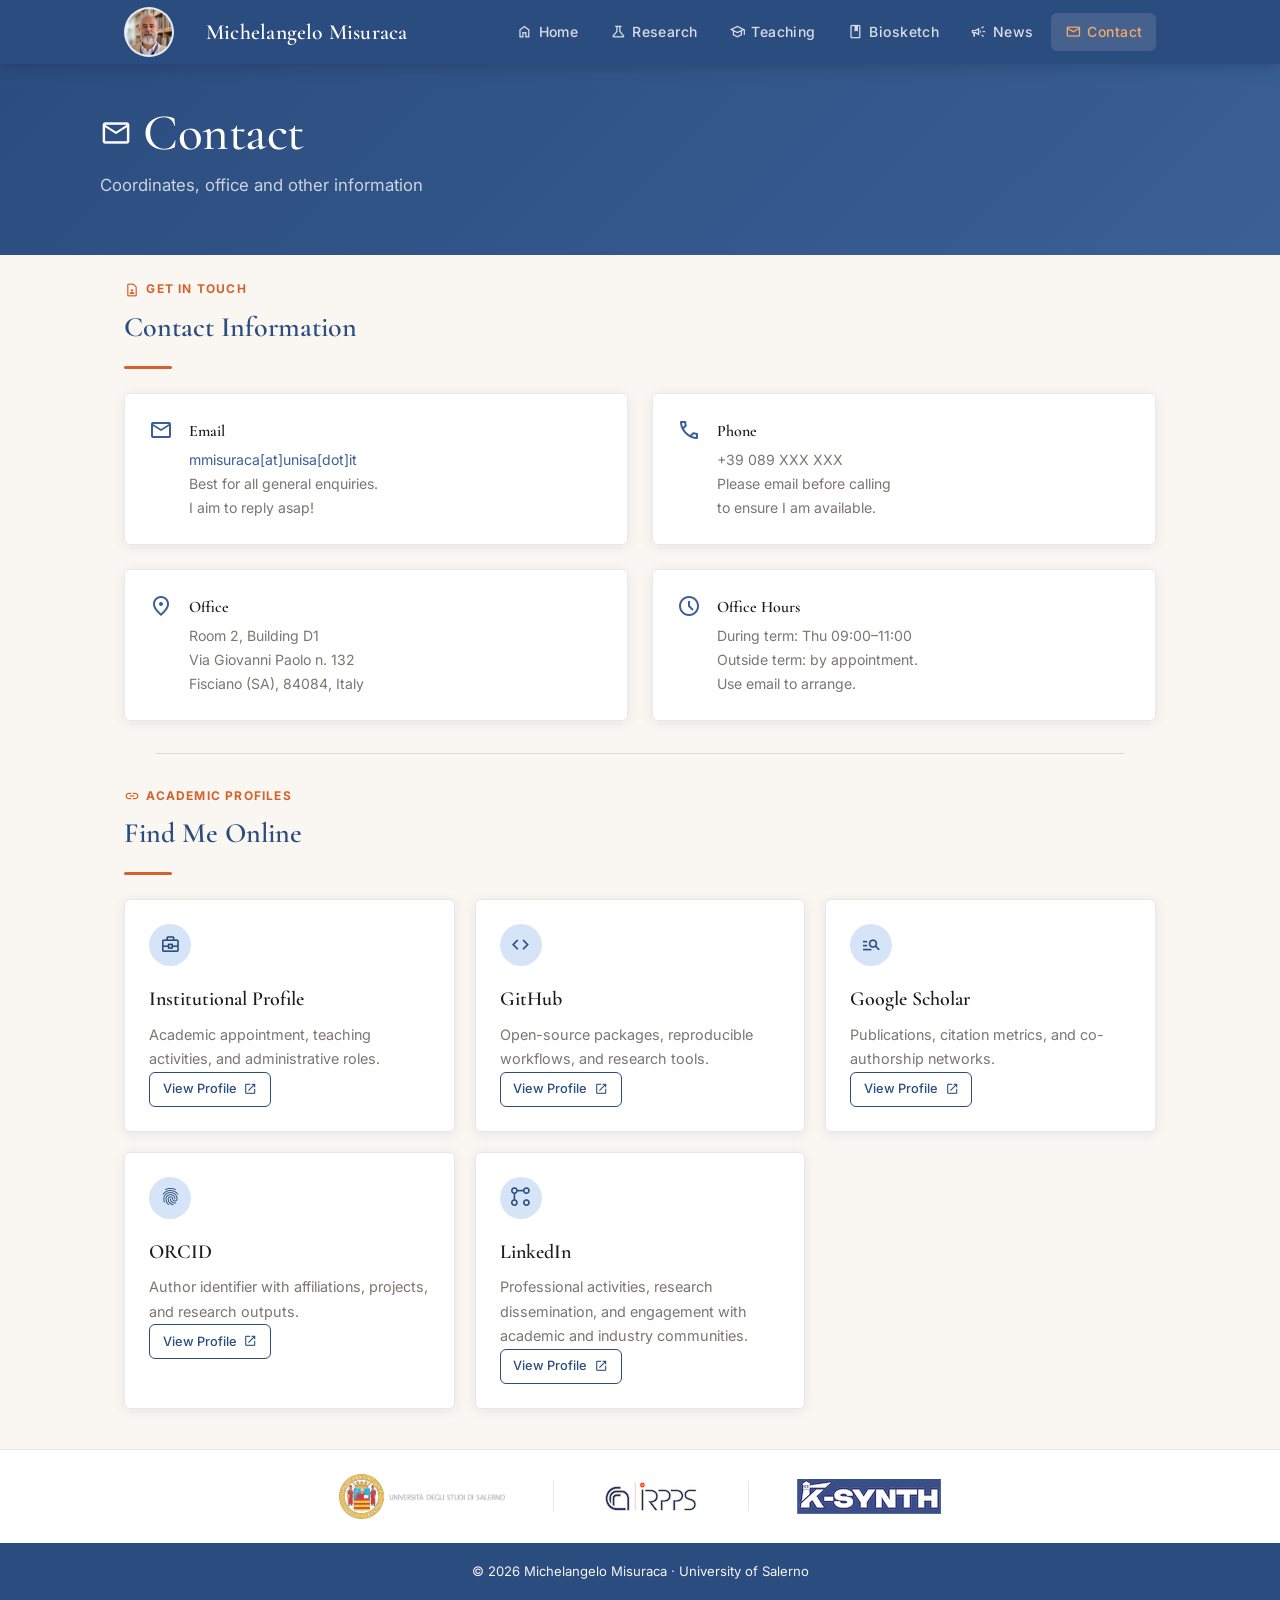
==== pages/contact.html @ c60c39e0 "Add files via upload" ====
<!DOCTYPE html>
<html lang="en">
<head>
  <meta charset="UTF-8">
  <meta name="viewport" content="width=device-width, initial-scale=1.0">
  <title>Michelangelo Misuraca | Contact</title>
  
  <!-- Fonts -->
  <link rel="preconnect" href="https://fonts.googleapis.com">
  <link rel="preconnect" href="https://fonts.gstatic.com" crossorigin>
  <link href="https://fonts.googleapis.com/css2?family=Cormorant+Garamond:ital,wght@0,400;0,500;0,600;0,700;1,400;1,500&family=Inter:wght@400;500;600&display=swap" rel="stylesheet">
  <!-- Icons -->
  <link rel="stylesheet" href="https://fonts.googleapis.com/css2?family=Material+Symbols+Outlined:opsz,wght,FILL,GRAD@20..48,100..700,0..1,-50..200" />
  <link rel="stylesheet" href="../css/style.css">
</head>
<body>

<nav class="site-nav">
  <div class="nav-inner">
    <div class="profile-avatar-mini">
      <img src="../assets/m_misuraca.png" alt="Profile photo">
      <!-- <span class="material-symbols-outlined">person</span> -->
    </div>
    <a class="nav-brand" href="../index.html">Michelangelo Misuraca</a>
    <ul class="nav-links" id="nav-links">
      <li><a href="../index.html"><span class="material-symbols-outlined">home</span>Home</a></li>
      <li><a href="research.html"><span class="material-symbols-outlined">science</span>Research</a></li>
      <li><a href="teaching.html"><span class="material-symbols-outlined">school</span>Teaching</a></li>
      <li><a href="cv.html"><span class="material-symbols-outlined">book</span>Biosketch</a></li>
      <li><a href="news.html"><span class="material-symbols-outlined">campaign</span>News</a></li>
      <li><a href="contact.html"><span class="material-symbols-outlined">mail</span>Contact</a></li>
    </ul>
    <button class="hamburger" id="hamburger" aria-label="Toggle navigation" aria-expanded="false">
      <span></span><span></span><span></span>
    </button>
  </div>
</nav>

<header class="page-hero">
  <div class="inner">
    <h1><span class="material-symbols-outlined">mail</span> Contact</h1>
    <p class="subtitle">Coordinates, office and other information</p>
  </div>
</header>

<main>

  <!-- Contact cards -->
  <section>
    <p class="section-label"><span class="material-symbols-outlined">contact_page</span>Get in Touch</p>
    <h2>Contact Information</h2>
    <div class="rule-orange"></div>

    <div class="contact-grid">
      <div class="contact-card">
        <span class="material-symbols-outlined">mail</span>
        <div>
          <h3>Email</h3>
          <p><a href="mailto:mmisuraca[at]unisa[dot]it">mmisuraca[at]unisa[dot]it</a></p>
          <p>Best for all general enquiries.<br>I aim to reply asap!</p>
        </div>
      </div>
      <div class="contact-card">
        <span class="material-symbols-outlined">phone</span>
        <div>
          <h3>Phone</h3>
          <p>+39 089 XXX XXX</p>
          <p>Please email before calling<br>to ensure I am available.</p>
        </div>
      </div>
      <div class="contact-card">
        <span class="material-symbols-outlined">location_on</span>
        <div>
          <h3>Office</h3>
          <p>Room 2, Building D1<br>
             Via Giovanni Paolo n. 132<br>
             Fisciano (SA), 84084, Italy</p>
        </div>
      </div>
      <div class="contact-card">
        <span class="material-symbols-outlined">schedule</span>
        <div>
          <h3>Office Hours</h3>
          <p>During term: Thu 09:00–11:00</p>
          <p>Outside term: by appointment.<br>Use email to arrange.</p>
        </div>
      </div>

    </div>
  </section>

<hr class="rule">

  <!-- Academic profiles -->
  <section>
    <p class="section-label"><span class="material-symbols-outlined">link</span>Academic Profiles</p>
    <h2>Find Me Online</h2>
    <div class="rule-orange"></div>
    <div class="card-grid">
  <div class="card">
  <div class="card-icon"><span class="material-symbols-outlined">business_center</span></div>
  <h3>Institutional Profile</h3>
  <p>Academic appointment, teaching activities, and administrative roles.</p>
  <p class="mt-1"><a href="https://docenti.unisa.it/michelangelo.misuraca" target="_blank" class="btn btn-outline" style="font-size:.8rem;padding:.35rem .8rem">View Profile <span class="material-symbols-outlined" style="font-size:.9rem">open_in_new</span></a></p>
  </div>
  <div class="card">
  <div class="card-icon"><span class="material-symbols-outlined">code</span></div>
  <h3>GitHub</h3>
  <p>Open-source packages, reproducible workflows, and research tools.</p>
  <p class="mt-1"><a href="https://github.com/text-lab" target="_blank" class="btn btn-outline" style="font-size:.8rem;padding:.35rem .8rem">View Profile <span class="material-symbols-outlined" style="font-size:.9rem">open_in_new</span></a></p>
  </div>
  <div class="card">
  <div class="card-icon"><span class="material-symbols-outlined">manage_search</span></div>
  <h3>Google Scholar</h3>
  <p>Publications, citation metrics, and co-authorship networks.</p>
  <p class="mt-1"><a href="https://scholar.google.com/citations?DS0YqZYAAAAJ&hl" target="_blank" class="btn btn-outline" style="font-size:.8rem;padding:.35rem .8rem">View Profile <span class="material-symbols-outlined" style="font-size:.9rem">open_in_new</span></a></p>
  </div>
  <div class="card">
  <div class="card-icon"><span class="material-symbols-outlined">fingerprint</span></div>
  <h3>ORCID</h3>
  <p>Author identifier with affiliations, projects, and research outputs.</p>
  <p class="mt-1"><a href="https://orcid.org/0000-0002-8794-966X" target="_blank" class="btn btn-outline" style="font-size:.8rem;padding:.35rem .8rem">View Profile <span class="material-symbols-outlined" style="font-size:.9rem">open_in_new</span></a></p>
</div>
<div class="card">
  <div class="card-icon"><span class="material-symbols-outlined">linked_services</span></div>
  <h3>LinkedIn</h3>
  <p>Professional activities, research dissemination, and engagement with academic and industry communities.</p>
  <p class="mt-1"><a href="https://www.linkedin.com/in/mmisuraca" target="_blank" class="btn btn-outline" style="font-size:.8rem;padding:.35rem .8rem">View Profile <span class="material-symbols-outlined" style="font-size:.9rem">open_in_new</span></a></p>
</div>

    </div>
  </section>

  <!-- Prospective students
  <section>
    <p class="section-label"><span class="material-symbols-outlined">school</span>Prospective Students</p>
    <h2>Joining the Group</h2>
    <div class="rule-orange"></div>
    <p>
      I am always happy to hear from motivated students. Before emailing, please read the notes below —
      it will help both of us.
    </p>

    <div class="note-box">
      <p><strong>Before emailing about a PhD position:</strong> please include (1) a brief description of your background and research interests, (2) why you want to work with me specifically, (3) your CV or academic transcript, and (4) an indication of which funding source you have in mind or are eligible for. Generic emails without these elements will likely not receive a reply.</p>
    </div>

    <div class="card-grid mt-2">
      <div class="card">
        <div class="card-icon"><span class="material-symbols-outlined">school</span></div>
        <h3>PhD Applicants</h3>
        <p>
          I typically take 1–2 new PhD students per year. Funding opportunities include
          [national doctoral school], [departmental scholarships], and [industry partnerships].
          Deadlines are typically in [month].
        </p>
      </div>
      <div class="card">
        <div class="card-icon"><span class="material-symbols-outlined">person</span></div>
        <h3>MSc Students</h3>
        <p>
          Available dissertation topics for the current academic year are listed on the
          <a href="teaching.html#supervision">Teaching page</a>.
          Contact me in [month] to discuss availability.
        </p>
      </div>
      <div class="card">
        <div class="card-icon"><span class="material-symbols-outlined">flight</span></div>
        <h3>Visiting Researchers</h3>
        <p>
          I welcome visiting students and postdocs.
          Possible funding: Marie Skłodowska-Curie fellowships, [national scheme], Fulbright, JSPS, etc.
          Get in touch to discuss.
        </p>
      </div>
    </div>
  </section> -->

</main>

<!-- ── Footer ─────────────────────────────────── -->
<footer>
  <div class="footer-logos">
    <div class="footer-logos-inner">
      <a class="footer-logo-item" href="https://www.unisa.it" target="_blank" rel="noopener">
        <img class="footer-logo-img-u" src="../assets/unisa.png" alt="University Name">
      </a>
      <span class="footer-logo-divider" aria-hidden="true"></span>
      <a class="footer-logo-item" href="https://www.irpps.cnr.it" target="_blank" rel="noopener">
        <img class="footer-logo-img" src="../assets/irpps.png" alt="CNR-IRPPS">
      </a>
      <span class="footer-logo-divider" aria-hidden="true"></span>
      <a class="footer-logo-item" href="https://www.bibliometrix.org" target="_blank" rel="noopener">
        <img class="footer-logo-img" src="../assets/ksynth.png" alt="Bibliometrix">
      </a>
    </div>
  </div>
  <div class="site-footer">
    <p><a href="mailto:mmisuraca[at]unisa[dot]it">&copy; <span id="year"></span> Michelangelo Misuraca &middot; University of Salerno</a></p>
  </div>
</footer>

<script src="../js/main.js"></script>
<script>document.getElementById('year').textContent = new Date().getFullYear();</script>
</body>
</html>
---- css/style.css ----
/* ─────────────────────────────────────────────
   TOKENS
───────────────────────────────────────────── */
:root {
  --blue:        #2B4C7E;
  --blue-mid:    #3A6096;
  --blue-light:  #D6E4F7;
  --cream:       #FAF7F2;
  --cream-mid:   #EDE8DF;
  --orange:      #D4622A;
  --orange-soft: #F4A96A;
  --ink:         #1C1C1C;
  --charcoal:    #3A3A3A;
  --muted:       #7A7670;
  --rule:        #DDD8CE;

  --font-display: 'Cormorant Garamond', Georgia, serif;
  --font-body:    'Inter', system-ui, sans-serif;

  --radius:   6px;
  --shadow:   0 2px 12px rgba(43,76,126,.10);
  --nav-h:    64px;
  --max-w:    1080px;
  --trans:    .22s ease;
}

/* ─────────────────────────────────────────────
   RESET / BASE
───────────────────────────────────────────── */
*, *::before, *::after { box-sizing: border-box; margin: 0; padding: 0; }

html { font-size: 16px; scroll-behavior: smooth; }

body {
  font-family: var(--font-body);
  background: var(--cream);
  color: var(--ink);
  line-height: 1.7;
  -webkit-font-smoothing: antialiased;
}

a { color: var(--blue-mid); text-decoration: none; transition: color var(--trans); }
a:hover { color: var(--orange); }

img { max-width: 100%; display: block; }

/* ─────────────────────────────────────────────
   NAV
───────────────────────────────────────────── */
.site-nav {
  position: sticky;
  top: 0;
  z-index: 100;
  height: var(--nav-h);
  background: var(--blue);
  display: flex;
  align-items: center;
  box-shadow: 0 2px 16px rgba(0,0,0,.18);
}

.nav-inner {
  width: 100%;
  max-width: var(--max-w);
  margin: 0 auto;
  padding: 0 1.5rem;
  display: flex;
  align-items: center;
  gap: 2rem;
}

.nav-brand {
  font-family: var(--font-display);
  font-size: 1.35rem;
  font-weight: 600;
  color: #fff;
  letter-spacing: .01em;
  flex-shrink: 0;
}
.nav-brand:hover { color: var(--orange-soft); }

.nav-links {
  display: flex;
  gap: .25rem;
  list-style: none;
  margin-left: auto;
}

.nav-links a {
  color: rgba(255,255,255,.82);
  font-size: .875rem;
  font-weight: 500;
  letter-spacing: .03em;
  padding: .45rem .85rem;
  border-radius: var(--radius);
  transition: background var(--trans), color var(--trans);
  display: flex;
  align-items: center;
  gap: .35rem;
}
.nav-links a .material-symbols-outlined { font-size: 1.05rem; }
.nav-links a:hover,
.nav-links a.active { background: rgba(255,255,255,.12); color: #fff; }
.nav-links a.active { color: var(--orange-soft); }

.hamburger { display: none; background: none; border: none; cursor: pointer; padding: .5rem; }
.hamburger span { display: block; width: 22px; height: 2px; background: #fff; margin: 4px 0; border-radius: 2px; transition: var(--trans); }

/* ─────────────────────────────────────────────
   HERO / PAGE HEADER
───────────────────────────────────────────── */
.page-hero {
  background: linear-gradient(135deg, var(--blue) 0%, var(--blue-mid) 100%);
  color: #fff;
  padding: 2.5rem 1.5rem;
}

.page-hero .inner {
  max-width: var(--max-w);
  margin: 0 auto;
}

.page-hero .inner .material-symbols-outlined {
  font-size: 2rem;
}

.page-hero h1 {
  font-family: var(--font-display);
  font-size: clamp(2rem, 5vw, 3.2rem);
  font-weight: 500;
  letter-spacing: -.01em;
  line-height: 1.15;
}

.page-hero .subtitle {
  color: rgba(255,255,255,.75);
  margin-top: .5rem;
  font-size: 1.05rem;
}

/* accent rule under headings */
.rule-orange {
  width: 48px;
  height: 3px;
  background: var(--orange);
  border-radius: 2px;
  margin: .9rem 0 1.5rem;
}

/* ─────────────────────────────────────────────
   MAIN LAYOUT
───────────────────────────────────────────── */
main {
  max-width: var(--max-w);
  margin: 0 auto;
  padding: 1.5rem 1.5rem 1.5rem;
}

section { margin-bottom: 1rem; }

h2 {
  font-family: var(--font-display);
  font-size: 1.75rem;
  font-weight: 600;
  color: var(--blue);
  margin-bottom: .2rem;
}

h3 {
  font-family: var(--font-display);
  font-size: 1.25rem;
  font-weight: 600;
  color: var(--ink);
}

p { color: var(--charcoal); margin-bottom: 1rem; }

/* ─────────────────────────────────────────────
   CARDS
───────────────────────────────────────────── */
.card-grid {
  display: grid;
  grid-template-columns: repeat(auto-fill, minmax(300px, 1fr));
  gap: 1.25rem;
  margin-top: 1.25rem;
}

.card {
  background: #fff;
  border: 1px solid var(--cream-mid);
  border-radius: var(--radius);
  padding: 1.5rem;
  box-shadow: var(--shadow);
  transition: box-shadow var(--trans), transform var(--trans);
}
.card:hover { box-shadow: 0 6px 24px rgba(43,76,126,.15); transform: translateY(-2px); }

.card-icon {
  width: 42px; height: 42px;
  border-radius: 50%;
  background: var(--blue-light);
  display: flex;
  align-items: center;
  justify-content: center;
  margin-bottom: 1rem;
}
.card-icon .material-symbols-outlined { color: var(--blue); font-size: 1.3rem; }

.card h3 { margin-bottom: .4rem; }
.card p { font-size: .9rem; color: var(--muted); margin: 0; }

.project-links {
  margin-top: .9rem;
  display: flex;
  gap: .75rem;
  flex-wrap: wrap;
}

.project-link {
  display: inline-flex;
  align-items: center;
  gap: .25rem;
  font-size: .85rem;
  font-weight: 500;
  color: var(--blue-mid);
  text-decoration: none;
}

.project-link:hover {
  color: var(--orange);
}

.project-link .material-symbols-outlined {
  font-size: 1rem;
}

.note-box {
  background: #fff8f0;
  border-left: 3px solid var(--orange);
  border-radius: 0 var(--radius) var(--radius) 0;
  padding: 1rem 1.25rem;
  margin: 1.5rem 0;
}
.note-box p { color: var(--charcoal); font-size: .9rem; margin: 0; }
.note-box strong { color: var(--orange); }

/* ─────────────────────────────────────────────
   PUBLICATION LIST
───────────────────────────────────────────── */
.pub-list { list-style: none; margin-top: 1rem; }
.pub-section-heading {
  list-style: none;
  margin: 1.35rem 0 .35rem;
  padding: 0;
}
.pub-section-heading h3 {
  font-family: var(--font-display);
  color: var(--blue);
  font-size: 1.35rem;
  margin: 0;
}

.pub-item {
  border-left: 3px solid var(--blue-light);
  padding: 1rem 1.25rem;
  margin-bottom: 1rem;
  background: #fff;
  border-radius: 0 var(--radius) var(--radius) 0;
  box-shadow: var(--shadow);
  transition: border-color var(--trans);
}
.pub-item:hover { border-left-color: var(--orange); }

.pub-title {
  font-family: var(--font-display);
  font-size: 1.1rem;
  font-weight: 600;
  color: var(--ink);
  display: block;
  margin-bottom: .25rem;
}

.pub-authors { color: var(--muted); font-size: .87rem; margin-bottom: .2rem; }
.pub-venue {
  font-size: .85rem;
  color: var(--blue-mid);
  display: flex;
  align-items: center;
  gap: .3rem;
  flex-wrap: wrap;
}
.pub-venue .material-symbols-outlined { font-size: 1rem; }

.pub-tags { margin-top: .5rem; display: flex; gap: .4rem; flex-wrap: wrap; }
.tag {
  display: inline-block;
  font-size: .75rem;
  padding: .15rem .55rem;
  border-radius: 20px;
  background: var(--blue-light);
  color: var(--blue);
  font-weight: 500;
}
.tag.journal  { background: #e8f5e9; color: #2e7d32; }
.tag.conf, .tag.conference { background: var(--blue-light); color: var(--blue); }
.tag.chapter  { background: #fff8e1; color: #8a5a00; }
.tag.book     { background: #fff3e0; color: #e65100; }
.tag.preprint { background: #f3e5f5; color: #7b1fa2; }

.pub-links { margin-top: .6rem; display: flex; gap: .75rem; }
.pub-link {
  font-size: .8rem;
  font-weight: 500;
  color: var(--blue-mid);
  display: flex;
  align-items: center;
  gap: .2rem;
}
.pub-link .material-symbols-outlined { font-size: .95rem; }
.pub-link:hover { color: var(--orange); }

/* Filter bar */
.filter-bar {
  display: flex;
  gap: .5rem;
  flex-wrap: wrap;
  margin-bottom: 1.25rem;
}
.filter-btn {
  font-family: var(--font-body);
  font-size: .82rem;
  font-weight: 500;
  padding: .35rem .9rem;
  border-radius: 20px;
  border: 1.5px solid var(--blue-light);
  background: #fff;
  color: var(--blue);
  cursor: pointer;
  transition: background var(--trans), color var(--trans), border-color var(--trans);
}
.filter-btn:hover, .filter-btn.active {
  background: var(--blue);
  color: #fff;
  border-color: var(--blue);
}

/* BibTeX upload area */
.bib-upload-zone {
  border: 2px dashed var(--cream-mid);
  border-radius: var(--radius);
  padding: 2rem;
  text-align: center;
  background: #fff;
  cursor: pointer;
  transition: border-color var(--trans), background var(--trans);
  margin-bottom: 1.5rem;
}
.bib-upload-zone:hover, .bib-upload-zone.drag-over {
  border-color: var(--orange);
  background: #fffaf7;
}
.bib-upload-zone .material-symbols-outlined { font-size: 2.5rem; color: var(--muted); margin-bottom: .5rem; }
.bib-upload-zone p { color: var(--muted); font-size: .9rem; margin: 0; }
.bib-upload-zone strong { color: var(--blue); }

/* ─────────────────────────────────────────────
   TEACHING / COURSES
───────────────────────────────────────────── */
.course-list { list-style: none; margin-top: 1rem; }

.course-item {
  background: #fff;
  border: 1px solid var(--cream-mid);
  border-radius: var(--radius);
  margin-bottom: 1rem;
  box-shadow: var(--shadow);
  overflow: hidden;
}

.course-header {
  display: flex;
  align-items: center;
  gap: 1rem;
  padding: 1.1rem 1.25rem;
  cursor: pointer;
  user-select: none;
  transition: background var(--trans);
}
.course-header:hover { background: var(--cream); }

.course-code {
  font-size: .8rem;
  font-weight: 700;
  letter-spacing: .06em;
  color: var(--orange);
  text-transform: uppercase;
  flex-shrink: 0;
}

.course-name { font-weight: 600; color: var(--ink); flex: 1; }

.course-meta {
  font-size: .82rem;
  color: var(--muted);
  display: flex;
  align-items: center;
  gap: .3rem;
}
.course-meta .material-symbols-outlined { font-size: 1rem; }

.chevron { color: var(--muted); transition: transform var(--trans); }
.chevron.open { transform: rotate(180deg); }

.course-body {
  display: none;
  padding: 1rem 1.25rem 1rem;
  border-top: 1px solid var(--cream-mid);
  font-size: .88rem;
}
.course-body h3 {
  font-family: var(--font-body);
  color: var(--orange);
  font-size: .88rem;
  font-weight: 700;
}
.course-body.open { display: block; }

.materials-list { list-style: none; margin-top: .45rem; }
.material-item {
  display: flex;
  align-items: center;
  gap: .5rem;
  padding: .4rem 0;
  font-size: .88rem;
  color: var(--charcoal);
  border-bottom: 1px solid var(--cream-mid);
}
.material-item:last-child { border-bottom: none; }
.material-item .material-symbols-outlined { font-size: 1.1rem; color: var(--blue-mid); }
.material-item a { color: var(--blue-mid); }
.material-item a:hover { color: var(--orange); }

/* ─────────────────────────────────────────────
   HOME PAGE PROFILE
───────────────────────────────────────────── */
.profile-hero {
  background: linear-gradient(135deg, var(--blue) 0%, var(--blue-mid) 60%, var(--blue) 100%);
  padding: 4rem 1.5rem;
  color: #fff;
}

.profile-inner {
  max-width: var(--max-w);
  margin: 0 auto;
  display: flex;
  align-items: center;
  gap: 3rem;
  flex-wrap: wrap;
}

.profile-avatar {
  width: 150px;
  height: 150px;
  border-radius: 50%;
  border: 4px solid rgba(255,255,255,.3);
  background: var(--blue-light);
  display: flex;
  align-items: center;
  justify-content: center;
  overflow: hidden;
  flex-shrink: 0;
}
.profile-avatar img { width: 100%; height: 100%; object-fit: cover; }
.profile-avatar .material-symbols-outlined { font-size: 4rem; color: var(--blue-mid); }

.profile-avatar-mini {
  width: 50px;
  height: 50px;
  border-radius: 50%;
  border: 2px solid rgba(255,255,255,.3);
  background: var(--blue-light);
  display: flex;
  align-items: center;
  justify-content: center;
  overflow: hidden;
  flex-shrink: 0;
}
.profile-avatar-mini img { width: 100%; height: 100%; object-fit: cover; }
.profile-avatar-mini .material-symbols-outlined { font-size: 4rem; color: var(--blue-mid); }

.profile-text h1 {
  font-family: var(--font-display);
  font-size: clamp(2rem, 5vw, 3rem);
  font-weight: 500;
  letter-spacing: -.01em;
  line-height: 1.1;
}

.profile-text .role {
  color: var(--orange-soft);
  font-size: 1.1rem;
  margin: .4rem 0 .75rem;
  font-weight: 500;
}

.profile-text .affiliation {
  color: rgba(255,255,255,.7);
  font-size: .95rem;
  display: flex;
  align-items: center;
  gap: .3rem;
}

.profile-text .bio {
  color: rgba(255,255,255,.8);
  font-size: .95rem;
  margin-top: 1rem;
  max-width: 520px;
}

.social-links {
  display: flex;
  gap: .75rem;
  margin-top: 1.25rem;
  flex-wrap: wrap;
}
.social-link {
  display: flex;
  align-items: center;
  gap: .35rem;
  padding: .4rem .9rem;
  border-radius: 20px;
  border: 1.5px solid rgba(255,255,255,.35);
  color: rgba(255,255,255,.9);
  font-size: .82rem;
  font-weight: 500;
  transition: background var(--trans), border-color var(--trans);
}
.social-link:hover { background: rgba(255,255,255,.15); border-color: rgba(255,255,255,.7); color: #fff; }
.social-link .material-symbols-outlined { font-size: 1rem; }

/* quick stats strip */
.stats-strip {
  background: var(--cream-mid);
  padding: 1.25rem 1.5rem;
}
.stats-inner {
  max-width: var(--max-w);
  margin: 0 auto;
  display: flex;
  gap: 2.5rem;
  flex-wrap: wrap;
  justify-content: center;
}
.stat {
  text-align: center;
}
.stat-num {
  font-family: var(--font-display);
  font-size: 2rem;
  font-weight: 700;
  color: var(--blue);
  line-height: 1;
}
.stat-label {
  font-size: .78rem;
  color: var(--muted);
  text-transform: uppercase;
  letter-spacing: .06em;
  margin-top: .2rem;
}

/* news / updates: homepage compact list */
.news-list {
  list-style: none;
  margin-top: 1rem;
  padding: 0;
}

.news-item {
  display: flex;
  gap: 1rem;
  align-items: flex-start;
  padding: .65rem 0;
  border-bottom: 1px solid var(--cream-mid);
}

.news-item:last-child {
  border-bottom: none;
}

.news-date {
  font-size: .78rem;
  color: var(--muted);
  white-space: nowrap;
  padding-top: .15rem;
  min-width: 80px;
}

.news-text {
  font-size: .9rem;
  color: var(--charcoal);
}

.news-badge {
  display: inline-block;
  font-size: .7rem;
  padding: .1rem .45rem;
  border-radius: 10px;
  background: var(--orange);
  color: #fff;
  font-weight: 600;
  margin-right: .4rem;
  vertical-align: middle;
}


/* news page: full archive */
.news-page-list {
  list-style: none;
  padding: 0;
  margin: 0;
}

.news-page-item {
  display: grid;
  grid-template-columns: 8.5rem 1fr;
  gap: 1.35rem;
  padding: 1.25rem 0;
  border-bottom: 1px solid rgba(0, 0, 0, 0.10);
}

.news-page-item:first-child {
  border-top: 1px solid rgba(0, 0, 0, 0.10);
}

.news-page-meta {
  display: flex;
  flex-direction: column;
  align-items: flex-start;
  gap: .45rem;
  min-width: 8.5rem;
}

.news-page-date {
  font-family: Inter, sans-serif;
  font-size: .88rem;
  font-weight: 600;
  letter-spacing: .01em;
  color: var(--muted, #6b6b6b);
  line-height: 1.4;
}

.news-page-content {
  min-width: 0;
}

.news-page-title {
  display: block;
  font-family: "Cormorant Garamond", serif;
  font-size: 1.45rem;
  font-weight: 600;
  line-height: 1.15;
  margin: 0 0 .35rem 0;
  color: var(--text, #1f1f1f);
}

.news-page-text {
  margin: .25rem 0 0 0;
  line-height: 1.65;
  color: var(--charcoal);
}

.news-tag {
  display: inline-flex;
  align-items: center;
  gap: .25rem;
  padding: .18rem .55rem;
  border-radius: 999px;
  background: var(--orange, #c96f2d);
  color: #fff;
  font-family: Inter, sans-serif;
  font-size: .72rem;
  font-weight: 600;
  letter-spacing: .03em;
  text-transform: uppercase;
  line-height: 1.2;
}

.news-tag.software {
  background: var(--blue, #2f5f8f);
}

.news-tag.project {
  background: #2e7d32;
}

.news-tag.service {
  background: #6d4c41;
}

.news-tag.event {
  background: #6a4fb3;
}

.news-page-actions {
  display: flex;
  flex-wrap: wrap;
  gap: .65rem;
  margin-top: .9rem;
}

.news-page-actions a {
  display: inline-flex;
  align-items: center;
  gap: .25rem;
  text-decoration: none;
  font-size: .9rem;
  font-weight: 500;
}

.news-page-actions .material-symbols-outlined {
  font-size: 1.05rem;
}

@media (max-width: 700px) {
  .news-page-item {
    grid-template-columns: 1fr;
    gap: .55rem;
  }

  .news-page-meta {
    min-width: 0;
  }

  .news-page-date {
    font-size: .82rem;
  }

  .news-page-title {
    font-size: 1.3rem;
  }
}

/* ─────────────────────────────────────────────
   CV / ABOUT SECTION
───────────────────────────────────────────── */
.timeline { list-style: none; margin-top: 1rem; }
.timeline-item {
  display: grid;
  grid-template-columns: 100px 1fr;
  gap: 1rem;
  padding: .45rem 0;
  border-bottom: 1px solid var(--cream-mid);
}
.timeline-item:last-child { border-bottom: none; }
.timeline-year {
  font-size: .85rem;
  color: var(--orange);
  font-weight: 600;
  padding-top: .2rem;
}
.timeline-title { font-weight: 600; color: var(--ink); font-size: .95rem; }
.timeline-sub { font-size: .85rem; color: var(--muted); margin-top: .1rem; }

/* ─────────────────────────────────────────────
   CONTACT PAGE
───────────────────────────────────────────── */
.contact-grid {
  display: grid;
  grid-template-columns: 1fr 1fr;
  gap: 1.5rem;
  margin-top: 1.25rem;
}
.contact-card {
  background: #fff;
  border: 1px solid var(--cream-mid);
  border-radius: var(--radius);
  padding: 1.5rem;
  box-shadow: var(--shadow);
  display: flex;
  gap: 1rem;
  align-items: flex-start;
}
.contact-card .material-symbols-outlined {
  font-size: 1.5rem;
  color: var(--blue-mid);
  flex-shrink: 0;
}
.contact-card h3 { font-size: 1rem; margin-bottom: .2rem; }
.contact-card p { font-size: .88rem; color: var(--muted); margin: 0; }

/* ─────────────────────────────────────────────
   FOOTER
───────────────────────────────────────────── */

/* Logo strip — white bg so logos render true colour */
.footer-logos {
  background: #fff;
  border-top: 1px solid var(--cream-mid);
  padding: 1.5rem 1.5rem;
}
.footer-logos-inner {
  max-width: var(--max-w);
  margin: 0 auto;
  display: flex;
  align-items: center;
  justify-content: center;
  gap: 3rem;
  flex-wrap: wrap;
}
.footer-logo-item {
  display: flex;
  align-items: center;
  gap: .7rem;
  text-decoration: none;
  opacity: .82;
  transition: opacity var(--trans);
}
.footer-logo-item:hover { opacity: 1; }

.footer-logo-img-u {
  height: 45px;
  width: auto;
  display: block;
  object-fit: contain;
}
.footer-logo-img {
  height: 35px;
  width: auto;
  display: block;
  object-fit: contain;
}
/* Fallback pill when no image is provided */
.footer-logo-pill {
  height: 45px;
  padding: 0 1.1rem;
  border: 1.5px solid var(--cream-mid);
  border-radius: var(--radius);
  display: flex;
  align-items: center;
  gap: .5rem;
  font-family: var(--font-body);
  font-size: .8rem;
  font-weight: 600;
  color: var(--blue);
  letter-spacing: .02em;
  white-space: nowrap;
}
.footer-logo-pill .material-symbols-outlined { font-size: 1.1rem; color: var(--blue-mid); }

.footer-logo-divider {
  width: 1px;
  height: 30px;
  background: var(--cream-mid);
  flex-shrink: 0;
}

/* Credit bar */
.site-footer {
  background: var(--blue);
  color: rgba(255,255,255,.88);
  font-size: .82rem;
  padding: 1.1rem 1.5rem;
  text-align: center;
}

.site-footer p {
  margin: 0;
}

.site-footer a {
  color: rgba(255,255,255,.95);
  text-decoration: none;
}

.site-footer a:hover {
  color: var(--orange-soft);
  text-decoration: underline;
}

@media (max-width: 600px) {
  .footer-logos-inner { gap: 1.5rem; }
  .footer-logo-divider { display: none; }
}

/* ─────────────────────────────────────────────
   UTILITIES
───────────────────────────────────────────── */
.section-label {
  font-size: .75rem;
  font-weight: 700;
  letter-spacing: .1em;
  text-transform: uppercase;
  color: var(--orange);
  display: flex;
  align-items: center;
  gap: .4rem;
  margin-bottom: .25rem;
}
.section-label .material-symbols-outlined { font-size: 1rem; }

.btn {
  display: inline-flex;
  align-items: center;
  gap: .4rem;
  padding: .55rem 1.2rem;
  border-radius: var(--radius);
  font-family: var(--font-body);
  font-size: .875rem;
  font-weight: 500;
  cursor: pointer;
  transition: background var(--trans), color var(--trans), box-shadow var(--trans);
  border: none;
  text-decoration: none;
}
.btn-primary {
  background: var(--orange);
  color: #fff;
}
.btn-primary:hover { background: #bf5422; color: #fff; box-shadow: 0 3px 12px rgba(212,98,42,.35); }

.btn-outline {
  background: transparent;
  border: 1.5px solid var(--blue);
  color: var(--blue);
}
.btn-outline:hover { background: var(--blue); color: #fff; }

.text-muted { color: var(--muted); }
.mt-1 { margin-top: .5rem; }
.mt-2 { margin-top: 1rem; }
.mt-3 { margin-top: 1.5rem; }

hr.rule { border: none; border-top: 1px solid var(--rule); margin: 2rem 2rem; }

/* ─────────────────────────────────────────────
   SEARCH
───────────────────────────────────────────── */
.search-bar {
  display: flex;
  align-items: center;
  gap: .5rem;
  background: #fff;
  border: 1.5px solid var(--cream-mid);
  border-radius: var(--radius);
  padding: .45rem .85rem;
  max-width: 380px;
  margin-bottom: 1.25rem;
}
.search-bar .material-symbols-outlined { color: var(--muted); font-size: 1.1rem; }
.search-bar input {
  border: none;
  outline: none;
  font-family: var(--font-body);
  font-size: .9rem;
  color: var(--ink);
  background: transparent;
  width: 100%;
}

/* ─────────────────────────────────────────────
   RESPONSIVE
───────────────────────────────────────────── */
@media (max-width: 720px) {
  .nav-links { display: none; flex-direction: column; position: absolute; top: var(--nav-h); left: 0; right: 0; background: var(--blue); padding: 1rem; gap: .25rem; }
  .nav-links.open { display: flex; }
  .hamburger { display: block; margin-left: auto; }
  .profile-inner { flex-direction: column; text-align: center; }
  .social-links { justify-content: center; }
  .contact-grid { grid-template-columns: 1fr; }
  .timeline-item { grid-template-columns: 80px 1fr; }
  .card-grid { grid-template-columns: 1fr; }
}

/* ─────────────────────────────────────────────
   ANIMATIONS
───────────────────────────────────────────── */
@keyframes fadeUp {
  from { opacity: 0; transform: translateY(14px); }
  to   { opacity: 1; transform: translateY(0); }
}
.fade-up { animation: fadeUp .45s ease forwards; }

@media (prefers-reduced-motion: reduce) {
  .fade-up { animation: none; }
}
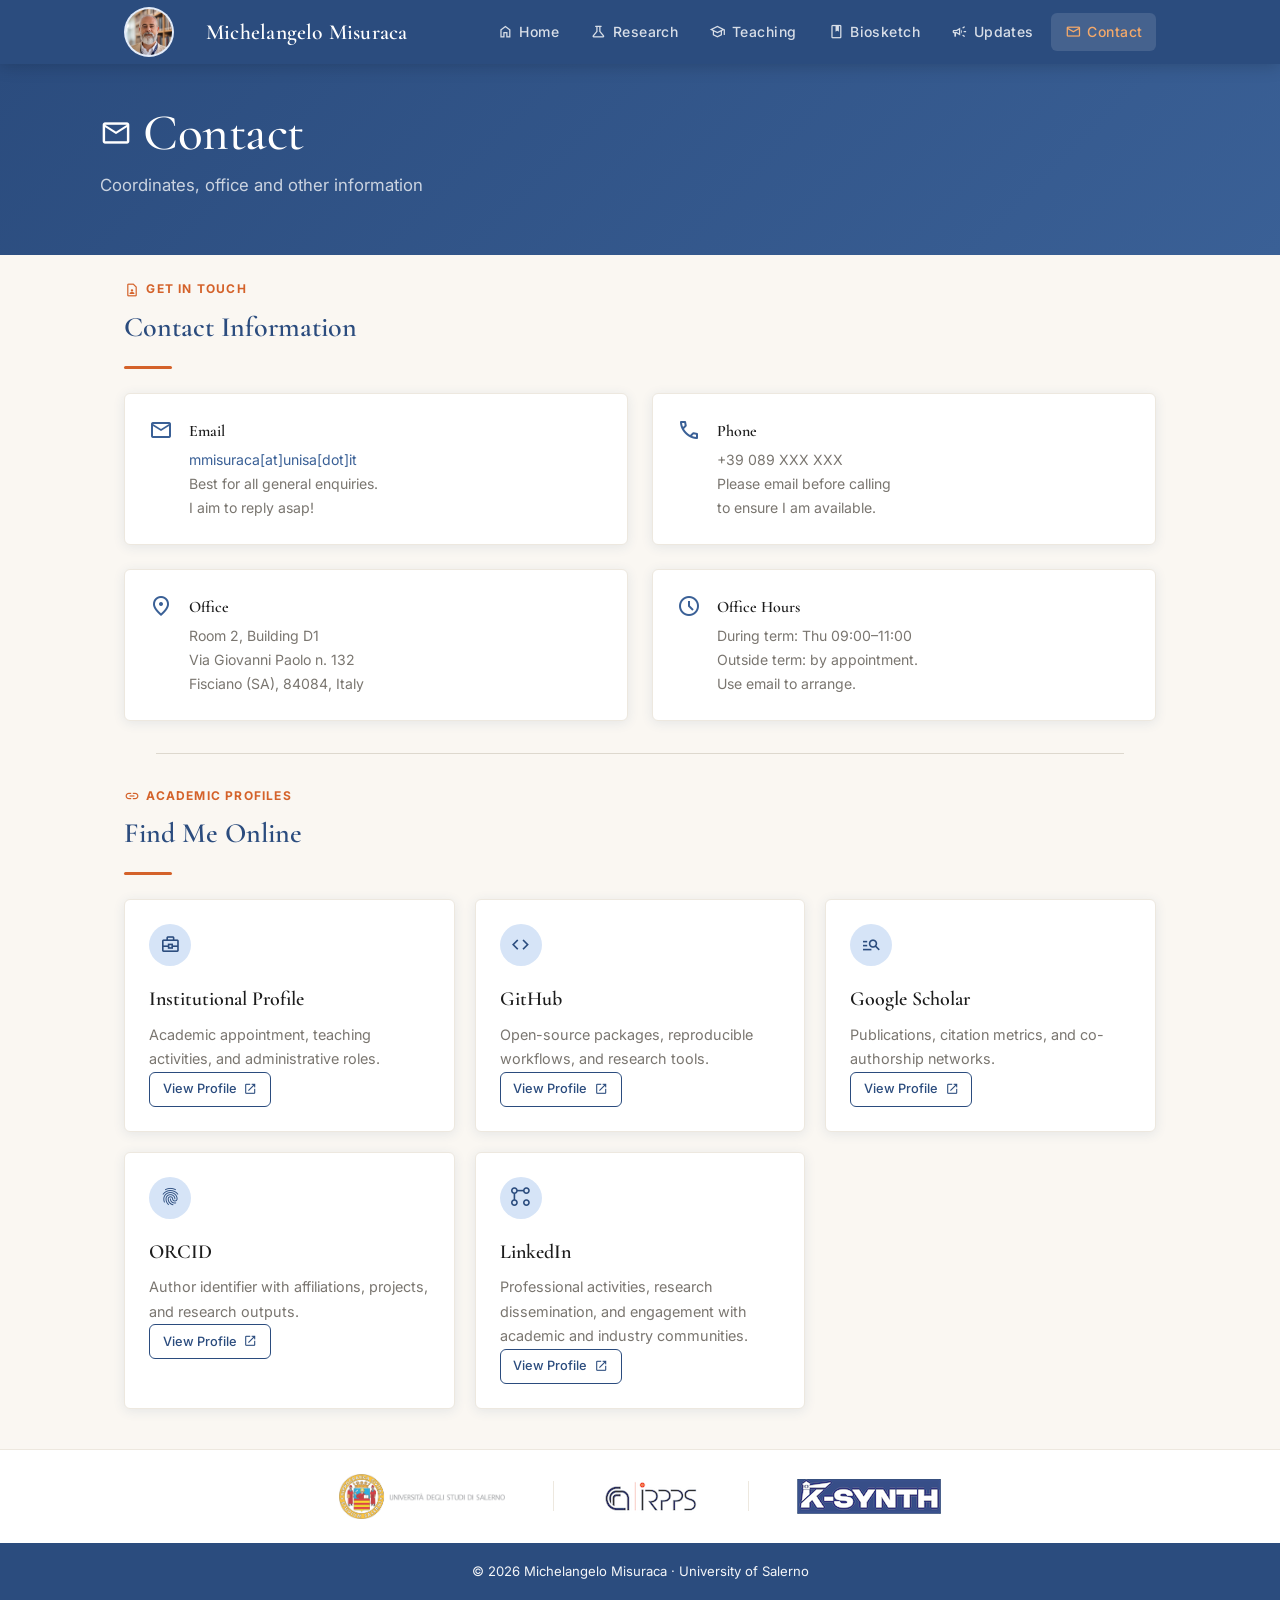
==== commit 347f2c01: "Add files via upload" ====
--- a/pages/contact.html
+++ b/pages/contact.html
@@ -27,7 +27,7 @@
       <li><a href="research.html"><span class="material-symbols-outlined">science</span>Research</a></li>
       <li><a href="teaching.html"><span class="material-symbols-outlined">school</span>Teaching</a></li>
       <li><a href="cv.html"><span class="material-symbols-outlined">book</span>Biosketch</a></li>
-      <li><a href="news.html"><span class="material-symbols-outlined">campaign</span>News</a></li>
+      <li><a href="news.html"><span class="material-symbols-outlined">campaign</span>Updates</a></li>
       <li><a href="contact.html"><span class="material-symbols-outlined">mail</span>Contact</a></li>
     </ul>
     <button class="hamburger" id="hamburger" aria-label="Toggle navigation" aria-expanded="false">
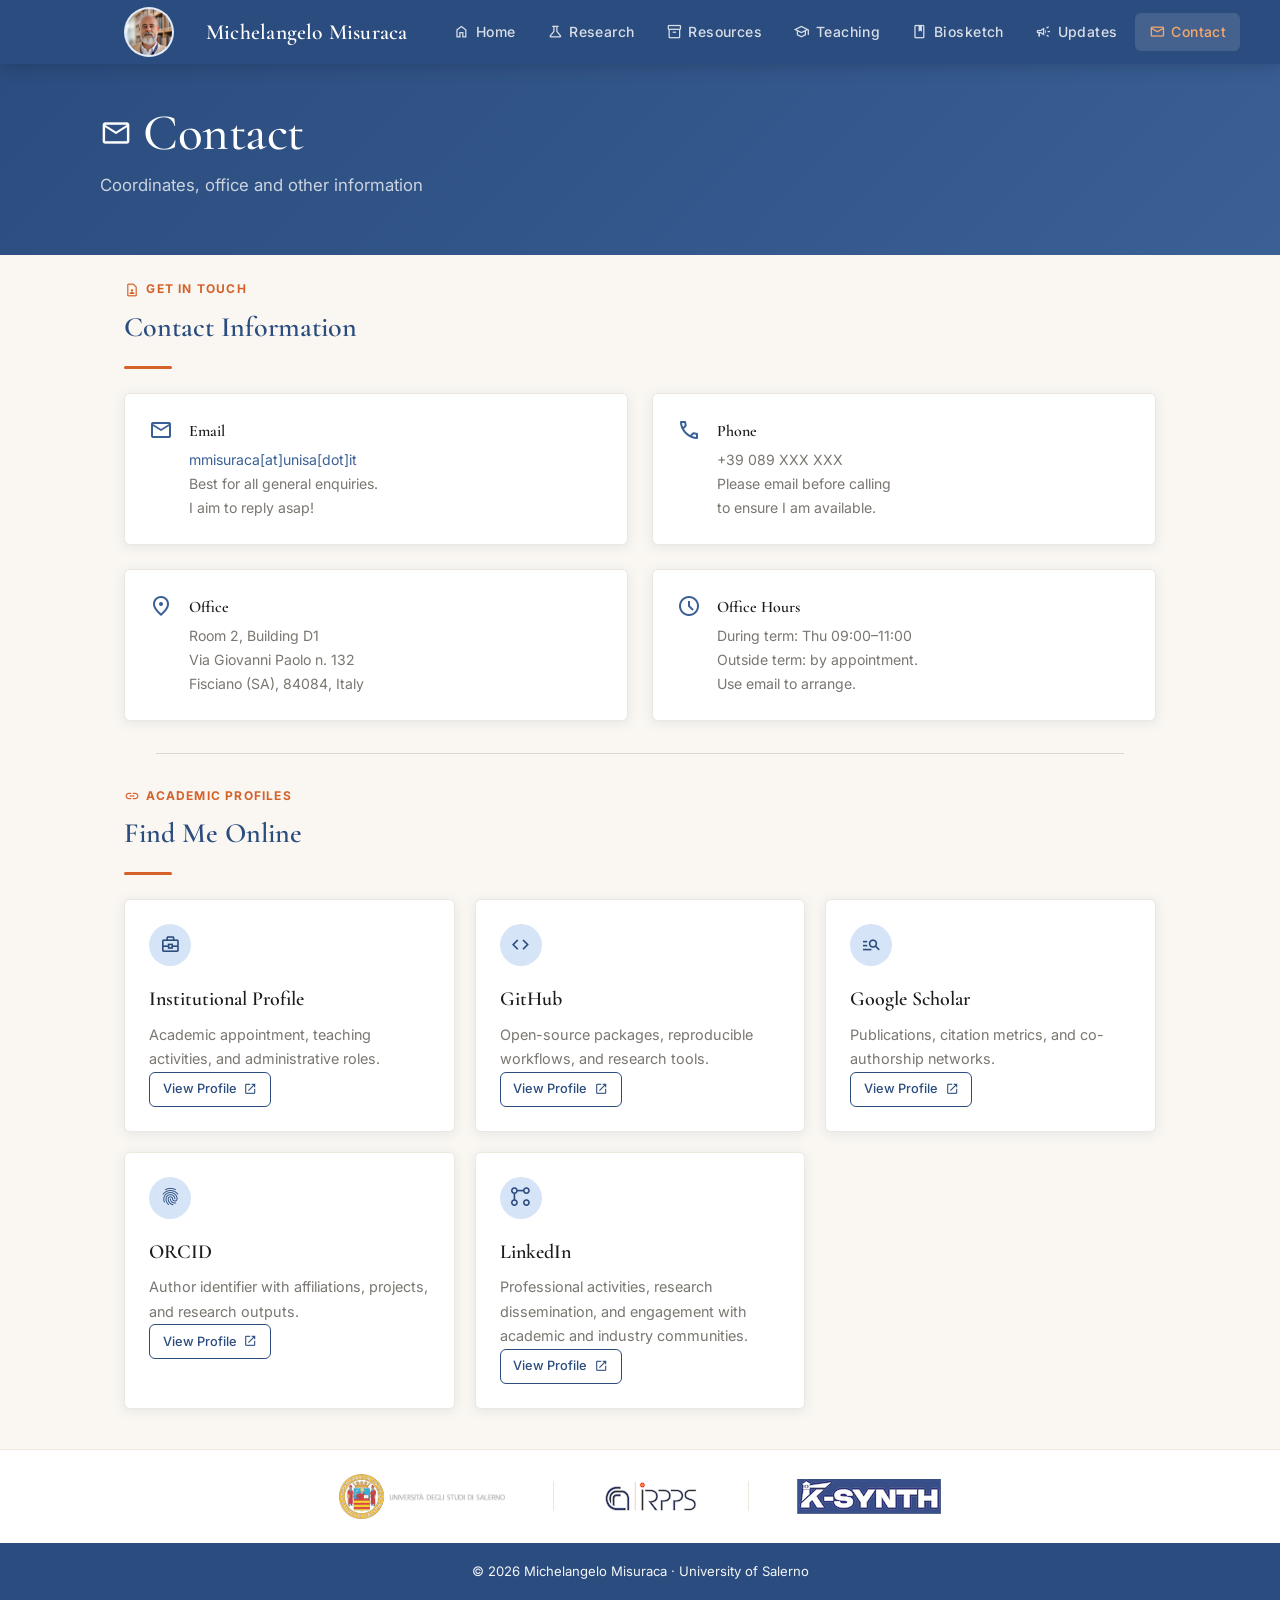
==== commit 2f274aaf: "Add files via upload" ====
--- a/pages/contact.html
+++ b/pages/contact.html
@@ -25,6 +25,7 @@
     <ul class="nav-links" id="nav-links">
       <li><a href="../index.html"><span class="material-symbols-outlined">home</span>Home</a></li>
       <li><a href="research.html"><span class="material-symbols-outlined">science</span>Research</a></li>
+      <li><a href="resources.html"><span class="material-symbols-outlined">inventory_2</span>Resources</a></li>
       <li><a href="teaching.html"><span class="material-symbols-outlined">school</span>Teaching</a></li>
       <li><a href="cv.html"><span class="material-symbols-outlined">book</span>Biosketch</a></li>
       <li><a href="news.html"><span class="material-symbols-outlined">campaign</span>Updates</a></li>
--- a/css/style.css
+++ b/css/style.css
@@ -45,6 +45,56 @@
 img { max-width: 100%; display: block; }
 
 /* ─────────────────────────────────────────────
+   GLOBAL UTILITIES
+───────────────────────────────────────────── */
+.section-label {
+  font-size: .75rem;
+  font-weight: 700;
+  letter-spacing: .1em;
+  text-transform: uppercase;
+  color: var(--orange);
+  display: flex;
+  align-items: center;
+  gap: .4rem;
+  margin-bottom: .25rem;
+}
+.section-label .material-symbols-outlined { font-size: 1rem; }
+
+.btn {
+  display: inline-flex;
+  align-items: center;
+  gap: .4rem;
+  padding: .55rem 1.2rem;
+  border-radius: var(--radius);
+  font-family: var(--font-body);
+  font-size: .875rem;
+  font-weight: 500;
+  cursor: pointer;
+  transition: background var(--trans), color var(--trans), box-shadow var(--trans);
+  border: none;
+  text-decoration: none;
+}
+.btn-primary {
+  background: var(--orange);
+  color: #fff;
+}
+.btn-primary:hover { background: #bf5422; color: #fff; box-shadow: 0 3px 12px rgba(212,98,42,.35); }
+
+.btn-outline {
+  background: transparent;
+  border: 1.5px solid var(--blue);
+  color: var(--blue);
+}
+.btn-outline:hover { background: var(--blue); color: #fff; }
+
+.text-muted { color: var(--muted); }
+.mt-1 { margin-top: .5rem; }
+.mt-2 { margin-top: 1rem; }
+.mt-3 { margin-top: 1.5rem; }
+
+hr.rule { border: none; border-top: 1px solid var(--rule); margin: 2rem 2rem; }
+
+/* ─────────────────────────────────────────────
    NAV
 ───────────────────────────────────────────── */
 .site-nav {
@@ -105,6 +155,18 @@
 .hamburger { display: none; background: none; border: none; cursor: pointer; padding: .5rem; }
 .hamburger span { display: block; width: 22px; height: 2px; background: #fff; margin: 4px 0; border-radius: 2px; transition: var(--trans); }
 
+.home-page .nav-inner {
+  justify-content: center;
+}
+
+.home-page .nav-brand {
+  margin-right: 2rem;
+}
+
+.home-page .nav-links {
+  margin-left: 0;
+}
+
 /* ─────────────────────────────────────────────
    HERO / PAGE HEADER
 ───────────────────────────────────────────── */
@@ -175,7 +237,137 @@
 p { color: var(--charcoal); margin-bottom: 1rem; }
 
 /* ─────────────────────────────────────────────
-   CARDS
+   HOME PAGE / PROFILE
+───────────────────────────────────────────── */
+.profile-hero {
+  background: linear-gradient(135deg, var(--blue) 0%, var(--blue-mid) 60%, var(--blue) 100%);
+  padding: 4rem 1.5rem;
+  color: #fff;
+}
+
+.profile-inner {
+  max-width: var(--max-w);
+  margin: 0 auto;
+  display: flex;
+  align-items: center;
+  gap: 3rem;
+  flex-wrap: wrap;
+}
+
+.profile-avatar {
+  width: 150px;
+  height: 150px;
+  border-radius: 50%;
+  border: 4px solid rgba(255,255,255,.3);
+  background: var(--blue-light);
+  display: flex;
+  align-items: center;
+  justify-content: center;
+  overflow: hidden;
+  flex-shrink: 0;
+}
+.profile-avatar img { width: 100%; height: 100%; object-fit: cover; }
+.profile-avatar .material-symbols-outlined { font-size: 4rem; color: var(--blue-mid); }
+
+.profile-avatar-mini {
+  width: 50px;
+  height: 50px;
+  border-radius: 50%;
+  border: 2px solid rgba(255,255,255,.3);
+  background: var(--blue-light);
+  display: flex;
+  align-items: center;
+  justify-content: center;
+  overflow: hidden;
+  flex-shrink: 0;
+}
+.profile-avatar-mini img { width: 100%; height: 100%; object-fit: cover; }
+.profile-avatar-mini .material-symbols-outlined { font-size: 4rem; color: var(--blue-mid); }
+
+.profile-text h1 {
+  font-family: var(--font-display);
+  font-size: clamp(2rem, 5vw, 3rem);
+  font-weight: 500;
+  letter-spacing: -.01em;
+  line-height: 1.1;
+}
+
+.profile-text .role {
+  color: var(--orange-soft);
+  font-size: 1.1rem;
+  margin: .4rem 0 .75rem;
+  font-weight: 500;
+}
+
+.profile-text .affiliation {
+  color: rgba(255,255,255,.7);
+  font-size: .95rem;
+  display: flex;
+  align-items: center;
+  gap: .3rem;
+}
+
+.profile-text .bio {
+  color: rgba(255,255,255,.8);
+  font-size: .95rem;
+  margin-top: 1rem;
+  max-width: 520px;
+}
+
+.social-links {
+  display: flex;
+  gap: .75rem;
+  margin-top: 1.25rem;
+  flex-wrap: wrap;
+}
+.social-link {
+  display: flex;
+  align-items: center;
+  gap: .35rem;
+  padding: .4rem .9rem;
+  border-radius: 20px;
+  border: 1.5px solid rgba(255,255,255,.35);
+  color: rgba(255,255,255,.9);
+  font-size: .82rem;
+  font-weight: 500;
+  transition: background var(--trans), border-color var(--trans);
+}
+.social-link:hover { background: rgba(255,255,255,.15); border-color: rgba(255,255,255,.7); color: #fff; }
+.social-link .material-symbols-outlined { font-size: 1rem; }
+
+/* quick stats strip */
+.stats-strip {
+  background: var(--cream-mid);
+  padding: 1.25rem 1.5rem;
+}
+.stats-inner {
+  max-width: var(--max-w);
+  margin: 0 auto;
+  display: flex;
+  gap: 2.5rem;
+  flex-wrap: wrap;
+  justify-content: center;
+}
+.stat {
+  text-align: center;
+}
+.stat-num {
+  font-family: var(--font-display);
+  font-size: 2rem;
+  font-weight: 700;
+  color: var(--blue);
+  line-height: 1;
+}
+.stat-label {
+  font-size: .78rem;
+  color: var(--muted);
+  text-transform: uppercase;
+  letter-spacing: .06em;
+  margin-top: .2rem;
+}
+
+/* ─────────────────────────────────────────────
+   CARDS / DASHBOARDS / NOTES
 ───────────────────────────────────────────── */
 .card-grid {
   display: grid;
@@ -242,6 +434,103 @@
 }
 .note-box p { color: var(--charcoal); font-size: .9rem; margin: 0; }
 .note-box strong { color: var(--orange); }
+
+.metrics-grid{
+  display:grid;
+  grid-template-columns:repeat(auto-fit,minmax(170px,1fr));
+  gap:1rem;
+  margin-top:1rem;
+}
+
+.metric-card{
+  background:#fff;
+  border:1px solid rgba(0,0,0,.06);
+  border-radius:12px;
+  padding:1rem;
+  text-align:center;
+}
+
+.metric-card .material-symbols-outlined{
+  font-size:1.6rem;
+  color:var(--orange);
+}
+
+.metric-value{
+  font-size:2rem;
+  font-weight:600;
+  color:var(--blue);
+  margin:.35rem 0;
+}
+
+.metric-label{
+  font-size:.82rem;
+  text-transform:uppercase;
+  letter-spacing:.04em;
+  color:var(--muted);
+}
+
+.small-note{
+  font-size:.78rem;
+  color:var(--muted);
+}
+
+.custom-icon {
+  width: 1em;
+  height: 1em;
+  display: inline-block;
+  vertical-align: -0.125em;
+}
+
+.software-header {
+  display: flex;
+  align-items: center;
+  gap: .75rem;
+  margin-bottom: .6rem;
+}
+
+.software-logo {
+  width: 42px;
+  height: 42px;
+  object-fit: contain;
+  flex-shrink: 0;
+}
+
+.software-header h3 {
+  margin: 0;
+}
+
+.software-meta {
+  font-size: .78rem;
+  color: var(--muted);
+  text-transform: uppercase;
+  letter-spacing: .05em;
+  margin-top: .05rem;
+}
+
+/* ─────────────────────────────────────────────
+   SEARCH
+───────────────────────────────────────────── */
+.search-bar {
+  display: flex;
+  align-items: center;
+  gap: .5rem;
+  background: #fff;
+  border: 1.5px solid var(--cream-mid);
+  border-radius: var(--radius);
+  padding: .45rem .85rem;
+  max-width: 380px;
+  margin-bottom: 1.25rem;
+}
+.search-bar .material-symbols-outlined { color: var(--muted); font-size: 1.1rem; }
+.search-bar input {
+  border: none;
+  outline: none;
+  font-family: var(--font-body);
+  font-size: .9rem;
+  color: var(--ink);
+  background: transparent;
+  width: 100%;
+}
 
 /* ─────────────────────────────────────────────
    PUBLICATION LIST
@@ -439,136 +728,66 @@
 .material-item a { color: var(--blue-mid); }
 .material-item a:hover { color: var(--orange); }
 
-/* ─────────────────────────────────────────────
-   HOME PAGE PROFILE
-───────────────────────────────────────────── */
-.profile-hero {
-  background: linear-gradient(135deg, var(--blue) 0%, var(--blue-mid) 60%, var(--blue) 100%);
-  padding: 4rem 1.5rem;
-  color: #fff;
-}
-
-.profile-inner {
-  max-width: var(--max-w);
-  margin: 0 auto;
-  display: flex;
-  align-items: center;
-  gap: 3rem;
-  flex-wrap: wrap;
-}
-
-.profile-avatar {
-  width: 150px;
-  height: 150px;
-  border-radius: 50%;
-  border: 4px solid rgba(255,255,255,.3);
-  background: var(--blue-light);
-  display: flex;
-  align-items: center;
-  justify-content: center;
-  overflow: hidden;
-  flex-shrink: 0;
-}
-.profile-avatar img { width: 100%; height: 100%; object-fit: cover; }
-.profile-avatar .material-symbols-outlined { font-size: 4rem; color: var(--blue-mid); }
-
-.profile-avatar-mini {
-  width: 50px;
-  height: 50px;
-  border-radius: 50%;
-  border: 2px solid rgba(255,255,255,.3);
-  background: var(--blue-light);
-  display: flex;
-  align-items: center;
-  justify-content: center;
-  overflow: hidden;
-  flex-shrink: 0;
-}
-.profile-avatar-mini img { width: 100%; height: 100%; object-fit: cover; }
-.profile-avatar-mini .material-symbols-outlined { font-size: 4rem; color: var(--blue-mid); }
-
-.profile-text h1 {
-  font-family: var(--font-display);
-  font-size: clamp(2rem, 5vw, 3rem);
-  font-weight: 500;
-  letter-spacing: -.01em;
-  line-height: 1.1;
-}
-
-.profile-text .role {
-  color: var(--orange-soft);
-  font-size: 1.1rem;
-  margin: .4rem 0 .75rem;
-  font-weight: 500;
-}
-
-.profile-text .affiliation {
-  color: rgba(255,255,255,.7);
-  font-size: .95rem;
-  display: flex;
-  align-items: center;
-  gap: .3rem;
-}
-
-.profile-text .bio {
-  color: rgba(255,255,255,.8);
-  font-size: .95rem;
-  margin-top: 1rem;
-  max-width: 520px;
-}
-
-.social-links {
-  display: flex;
-  gap: .75rem;
-  margin-top: 1.25rem;
-  flex-wrap: wrap;
-}
-.social-link {
-  display: flex;
-  align-items: center;
-  gap: .35rem;
-  padding: .4rem .9rem;
-  border-radius: 20px;
-  border: 1.5px solid rgba(255,255,255,.35);
-  color: rgba(255,255,255,.9);
-  font-size: .82rem;
-  font-weight: 500;
-  transition: background var(--trans), border-color var(--trans);
-}
-.social-link:hover { background: rgba(255,255,255,.15); border-color: rgba(255,255,255,.7); color: #fff; }
-.social-link .material-symbols-outlined { font-size: 1rem; }
-
-/* quick stats strip */
-.stats-strip {
-  background: var(--cream-mid);
-  padding: 1.25rem 1.5rem;
-}
-.stats-inner {
-  max-width: var(--max-w);
-  margin: 0 auto;
-  display: flex;
-  gap: 2.5rem;
-  flex-wrap: wrap;
-  justify-content: center;
-}
-.stat {
-  text-align: center;
-}
-.stat-num {
-  font-family: var(--font-display);
-  font-size: 2rem;
-  font-weight: 700;
-  color: var(--blue);
-  line-height: 1;
-}
-.stat-label {
-  font-size: .78rem;
-  color: var(--muted);
-  text-transform: uppercase;
-  letter-spacing: .06em;
-  margin-top: .2rem;
-}
-
+/* =====================================================
+   RESOURCES PAGE
+   ===================================================== */
+
+.course-type-icon{
+  font-size:1.15rem;
+  vertical-align:-4px;
+  margin-right:.15rem;
+}
+
+.materials-list{
+  list-style:none;
+  padding:0;
+  margin:1rem 0 0;
+}
+
+.material-item{
+  display:flex;
+  align-items:flex-start;
+  gap:.75rem;
+  padding:.7rem 0;
+  border-top:1px solid rgba(0,0,0,.06);
+}
+
+.material-item:first-child{
+  border-top:none;
+}
+
+.material-icon{
+  font-size:1.1rem;
+  color:var(--orange);
+  margin-top:.1rem;
+  flex-shrink:0;
+}
+
+.material-content{
+  display:flex;
+  flex-direction:column;
+  min-width:0;
+}
+
+.material-content a{
+  font-weight:500;
+  text-decoration:none;
+}
+
+.material-content a:hover{
+  text-decoration:underline;
+}
+
+.material-meta{
+  font-size:.82rem;
+  color:var(--muted);
+  margin-top:.15rem;
+  line-height:1.4;
+}
+
+/* ─────────────────────────────────────────────
+   NEWS / UPDATES
+───────────────────────────────────────────── */
 /* news / updates: homepage compact list */
 .news-list {
   list-style: none;
@@ -742,7 +961,7 @@
 }
 
 /* ─────────────────────────────────────────────
-   CV / ABOUT SECTION
+   BIOSKETCH / TIMELINE
 ───────────────────────────────────────────── */
 .timeline { list-style: none; margin-top: 1rem; }
 .timeline-item {
@@ -884,84 +1103,9 @@
 }
 
 /* ─────────────────────────────────────────────
-   UTILITIES
-───────────────────────────────────────────── */
-.section-label {
-  font-size: .75rem;
-  font-weight: 700;
-  letter-spacing: .1em;
-  text-transform: uppercase;
-  color: var(--orange);
-  display: flex;
-  align-items: center;
-  gap: .4rem;
-  margin-bottom: .25rem;
-}
-.section-label .material-symbols-outlined { font-size: 1rem; }
-
-.btn {
-  display: inline-flex;
-  align-items: center;
-  gap: .4rem;
-  padding: .55rem 1.2rem;
-  border-radius: var(--radius);
-  font-family: var(--font-body);
-  font-size: .875rem;
-  font-weight: 500;
-  cursor: pointer;
-  transition: background var(--trans), color var(--trans), box-shadow var(--trans);
-  border: none;
-  text-decoration: none;
-}
-.btn-primary {
-  background: var(--orange);
-  color: #fff;
-}
-.btn-primary:hover { background: #bf5422; color: #fff; box-shadow: 0 3px 12px rgba(212,98,42,.35); }
-
-.btn-outline {
-  background: transparent;
-  border: 1.5px solid var(--blue);
-  color: var(--blue);
-}
-.btn-outline:hover { background: var(--blue); color: #fff; }
-
-.text-muted { color: var(--muted); }
-.mt-1 { margin-top: .5rem; }
-.mt-2 { margin-top: 1rem; }
-.mt-3 { margin-top: 1.5rem; }
-
-hr.rule { border: none; border-top: 1px solid var(--rule); margin: 2rem 2rem; }
-
-/* ─────────────────────────────────────────────
-   SEARCH
-───────────────────────────────────────────── */
-.search-bar {
-  display: flex;
-  align-items: center;
-  gap: .5rem;
-  background: #fff;
-  border: 1.5px solid var(--cream-mid);
-  border-radius: var(--radius);
-  padding: .45rem .85rem;
-  max-width: 380px;
-  margin-bottom: 1.25rem;
-}
-.search-bar .material-symbols-outlined { color: var(--muted); font-size: 1.1rem; }
-.search-bar input {
-  border: none;
-  outline: none;
-  font-family: var(--font-body);
-  font-size: .9rem;
-  color: var(--ink);
-  background: transparent;
-  width: 100%;
-}
-
-/* ─────────────────────────────────────────────
    RESPONSIVE
 ───────────────────────────────────────────── */
-@media (max-width: 720px) {
+@media (max-width: 820px) {
   .nav-links { display: none; flex-direction: column; position: absolute; top: var(--nav-h); left: 0; right: 0; background: var(--blue); padding: 1rem; gap: .25rem; }
   .nav-links.open { display: flex; }
   .hamburger { display: block; margin-left: auto; }
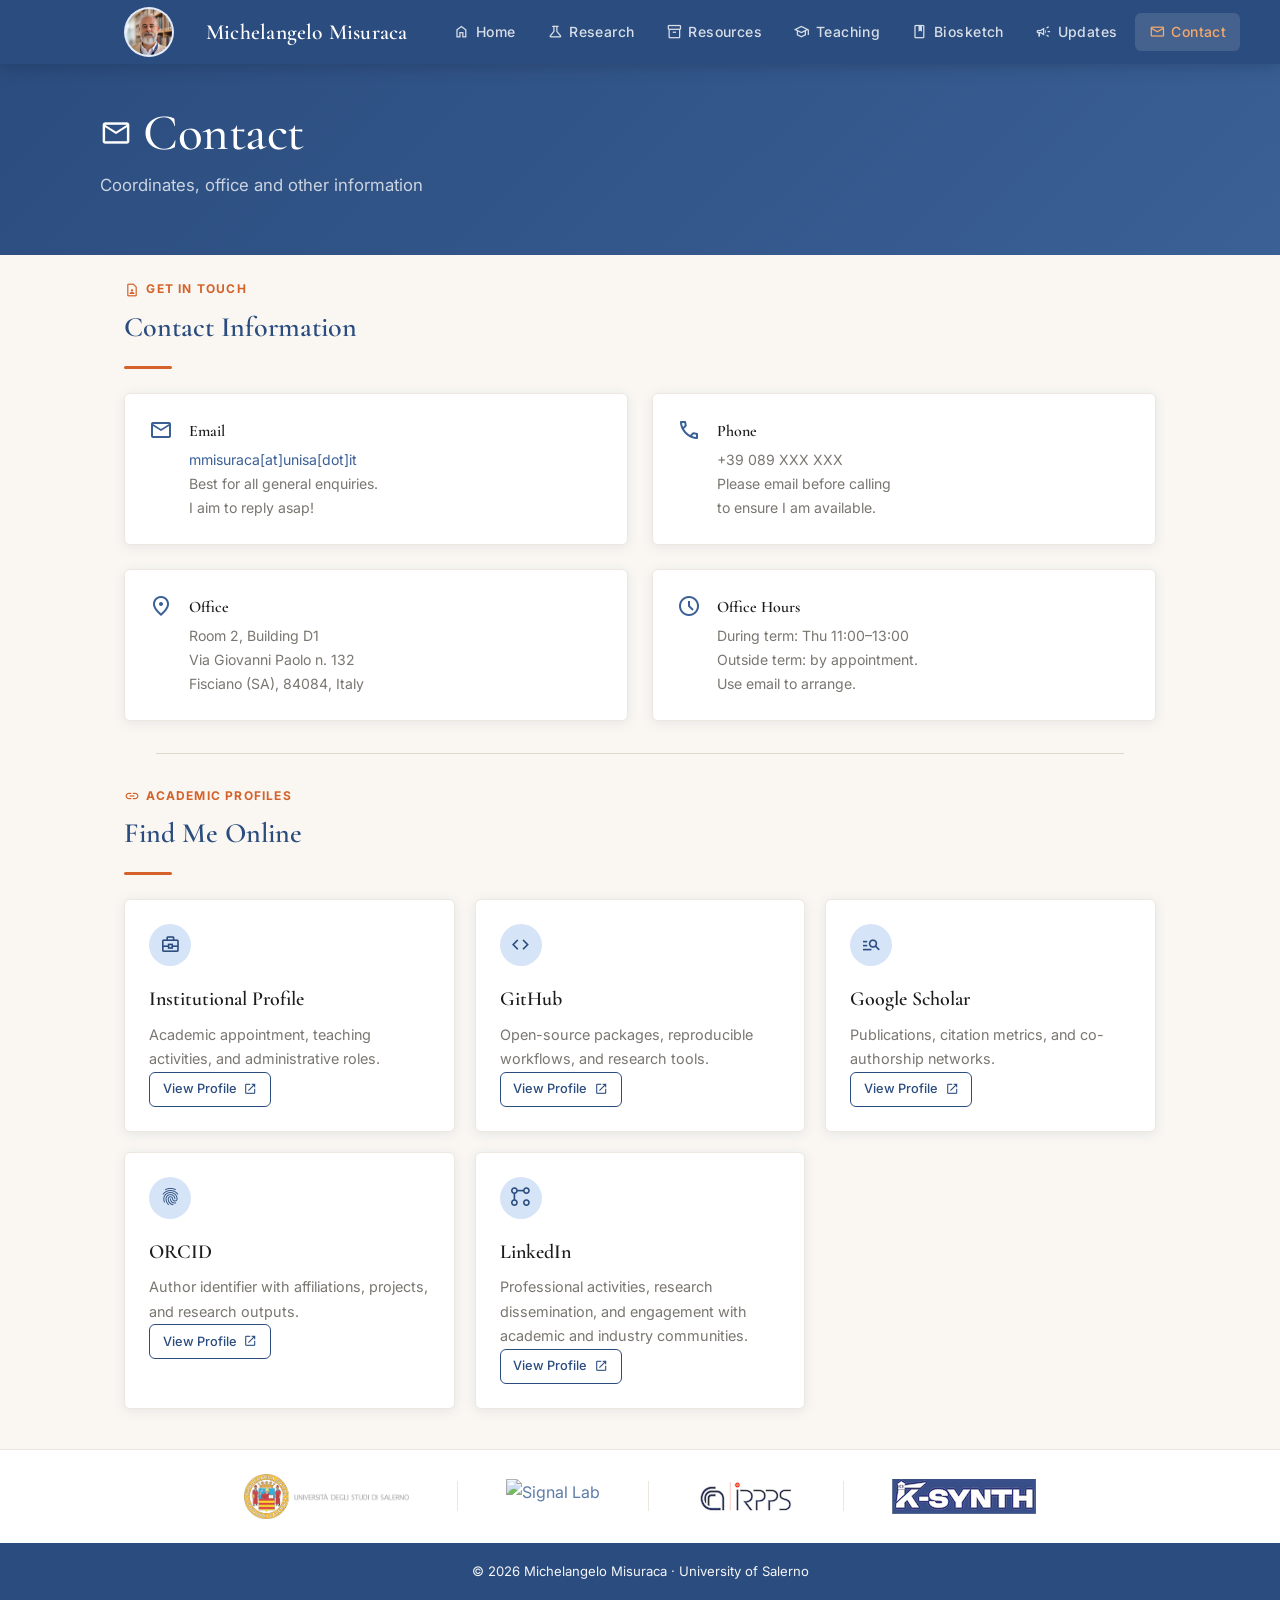
==== commit 572b9313: "Add files via upload" ====
--- a/pages/contact.html
+++ b/pages/contact.html
@@ -82,7 +82,7 @@
         <span class="material-symbols-outlined">schedule</span>
         <div>
           <h3>Office Hours</h3>
-          <p>During term: Thu 09:00–11:00</p>
+          <p>During term: Thu 11:00–13:00</p>
           <p>Outside term: by appointment.<br>Use email to arrange.</p>
         </div>
       </div>
@@ -183,16 +183,22 @@
 <footer>
   <div class="footer-logos">
     <div class="footer-logos-inner">
+      <!-- Replace each pill with an <img> tag once you have logo files.
+           Filenames: assets/logo-university.png  assets/logo-department.png  assets/logo-lab.png -->
       <a class="footer-logo-item" href="https://www.unisa.it" target="_blank" rel="noopener">
-        <img class="footer-logo-img-u" src="../assets/unisa.png" alt="University Name">
+        <img class="footer-logo-img-u" src="../assets/unisa.png" alt="University of Salerno">
+      </a>
+      <span class="footer-logo-divider" aria-hidden="true"></span>
+      <a class="footer-logo-item" href="https://www.disa.unisa.it/dipartimento/strutture?id=776" target="_blank" rel="noopener">
+        <img class="footer-logo-img" src="../assets/signal.png" alt="Signal Lab">
       </a>
       <span class="footer-logo-divider" aria-hidden="true"></span>
       <a class="footer-logo-item" href="https://www.irpps.cnr.it" target="_blank" rel="noopener">
-        <img class="footer-logo-img" src="../assets/irpps.png" alt="CNR-IRPPS">
+        <img class="footer-logo-img" src="../assets/irpps.png" alt="IRPPS">
       </a>
       <span class="footer-logo-divider" aria-hidden="true"></span>
       <a class="footer-logo-item" href="https://www.bibliometrix.org" target="_blank" rel="noopener">
-        <img class="footer-logo-img" src="../assets/ksynth.png" alt="Bibliometrix">
+        <img class="footer-logo-img" src="../assets/ksynth.png" alt="Ksynth">
       </a>
     </div>
   </div>
--- a/css/style.css
+++ b/css/style.css
@@ -1105,7 +1105,7 @@
 /* ─────────────────────────────────────────────
    RESPONSIVE
 ───────────────────────────────────────────── */
-@media (max-width: 820px) {
+@media (max-width: 1200px) {
   .nav-links { display: none; flex-direction: column; position: absolute; top: var(--nav-h); left: 0; right: 0; background: var(--blue); padding: 1rem; gap: .25rem; }
   .nav-links.open { display: flex; }
   .hamburger { display: block; margin-left: auto; }
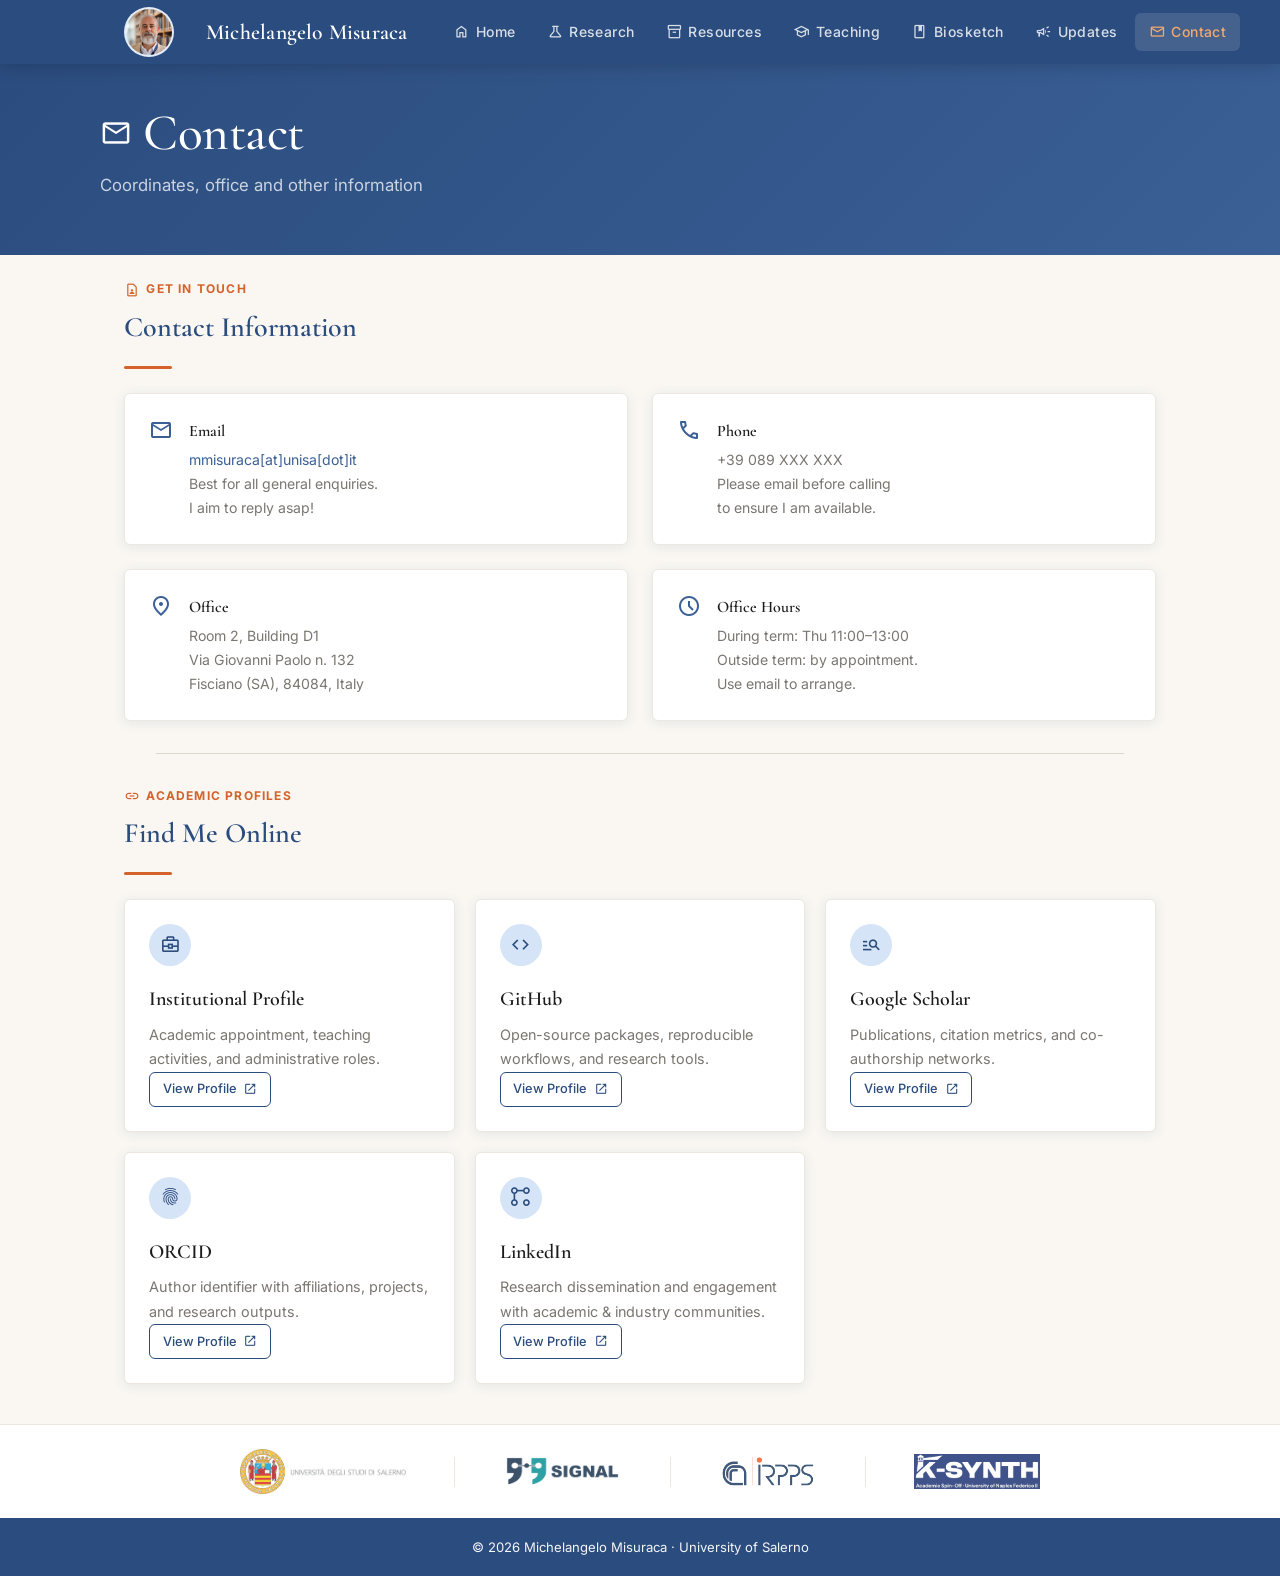
==== commit 9c868299: "Add files via upload" ====
--- a/pages/contact.html
+++ b/pages/contact.html
@@ -125,7 +125,7 @@
 <div class="card">
   <div class="card-icon"><span class="material-symbols-outlined">linked_services</span></div>
   <h3>LinkedIn</h3>
-  <p>Professional activities, research dissemination, and engagement with academic and industry communities.</p>
+  <p>Research dissemination and engagement with academic &amp; industry communities.</p>
   <p class="mt-1"><a href="https://www.linkedin.com/in/mmisuraca" target="_blank" class="btn btn-outline" style="font-size:.8rem;padding:.35rem .8rem">View Profile <span class="material-symbols-outlined" style="font-size:.9rem">open_in_new</span></a></p>
 </div>
 
